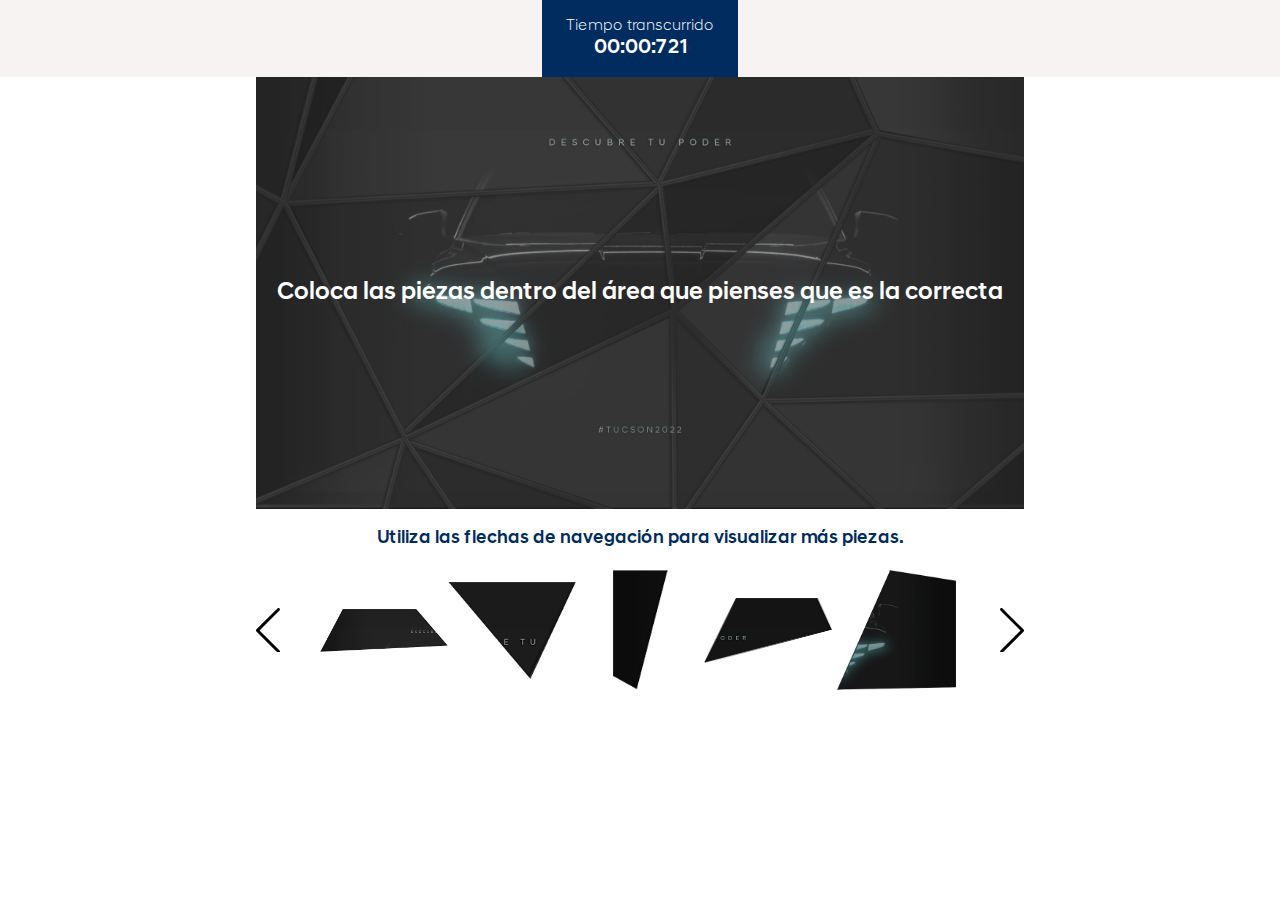
==== index.html @ 6ab46565 "01-Update [Subir archivos]" ====
<!DOCTYPE html>
<html lang="en">
	<head>
		<title>HYUNDAI</title>
		<meta charset="utf-8"></meta>
		<meta name="viewport" content="width=device-width, user-scalable=no, minimum-scale=1.0, maximum-scale=1.0"></meta>
		<meta http-equiv='cache-control' content='no-cache'>
		<meta http-equiv='expires' content='0'>
		<meta http-equiv='pragma' content='no-cache'>
		<!--ICON-->
		<link rel="shortcut icon" href="#" />
		<!--CSS-->
		<link rel="stylesheet" type="text/css" href="css/fonts.css">
		<link rel="stylesheet" type="text/css" href="css/styles.css">
		<link rel="stylesheet" type="text/css" href="css/pieces.css">
		<link rel="stylesheet" type="text/css" href="css/areas.css">
	</head>
	<body>
		<section>
			<div id="divCronometro">
				<div class="divCronometro">
					<p>Tiempo transcurrido</p>
					<div id="divTiempo">
						<span id="chronotime">00:00:00</span>
					</div>
				</div>
			</div>
			<div class="puzzleContainer">
				<div id="divAreasContainer" class="class_divAreasContainer hasInstructions">
					<!-- Quitar className("hasInstructions") al tomar la primera pieza -->
					<div class="divTextInstructions">
						<p>Coloca las piezas dentro del área que pienses que es la correcta</p>
					</div>
					<div id="divAreaP1" class="class_divAreaP1" ondrop="drop(event)" ondragover="allowDrop(event)"></div>
					<div id="divAreaP2" class="class_divAreaP2" ondrop="drop(event)" ondragover="allowDrop(event)"></div>
					<!---->
					<div id="divAreaP3" class="class_divAreaP3" ondrop="drop(event)" ondragover="allowDrop(event)"></div>
					<div id="divAreaP4" class="class_divAreaP4" ondrop="drop(event)" ondragover="allowDrop(event)"></div>
					<div id="divAreaP5" class="class_divAreaP5" ondrop="drop(event)" ondragover="allowDrop(event)"></div>
					<div id="divAreaP6" class="class_divAreaP6" ondrop="drop(event)" ondragover="allowDrop(event)"></div>
					<div id="divAreaP7" class="class_divAreaP7" ondrop="drop(event)" ondragover="allowDrop(event)"></div>
					<div id="divAreaP8" class="class_divAreaP8" ondrop="drop(event)" ondragover="allowDrop(event)"></div>
					<div id="divAreaP9" class="class_divAreaP9" ondrop="drop(event)" ondragover="allowDrop(event)"></div>
					<div id="divAreaP10" class="class_divAreaP10" ondrop="drop(event)" ondragover="allowDrop(event)"></div>
					<div id="divAreaP11" class="class_divAreaP11" ondrop="drop(event)" ondragover="allowDrop(event)"></div>
					<div id="divAreaP12" class="class_divAreaP12" ondrop="drop(event)" ondragover="allowDrop(event)"></div>
					<div id="divAreaP13" class="class_divAreaP13" ondrop="drop(event)" ondragover="allowDrop(event)"></div>
					<div id="divAreaP14" class="class_divAreaP14" ondrop="drop(event)" ondragover="allowDrop(event)"></div>
					<div id="divAreaP15" class="class_divAreaP15" ondrop="drop(event)" ondragover="allowDrop(event)"></div>
					<div id="divAreaP16" class="class_divAreaP16" ondrop="drop(event)" ondragover="allowDrop(event)"></div>
					<div id="divAreaP17" class="class_divAreaP17" ondrop="drop(event)" ondragover="allowDrop(event)"></div>
					<div id="divAreaP18" class="class_divAreaP18" ondrop="drop(event)" ondragover="allowDrop(event)"></div>
					<div id="divAreaP19" class="class_divAreaP19" ondrop="drop(event)" ondragover="allowDrop(event)"></div>
					<div id="divAreaP20" class="class_divAreaP20" ondrop="drop(event)" ondragover="allowDrop(event)"></div>
					<div id="divAreaP21" class="class_divAreaP21" ondrop="drop(event)" ondragover="allowDrop(event)"></div>
				</div>
				<div class="divInstrucciones">
					<p>Utiliza las flechas de navegación para visualizar más piezas.</p>
				</div>
				<div class="class_divCarouselContainer">
					<!-- Para las flechas, agregar la función condicional move_right() o move_left() según el caso del file scrollHorz.js -->
					<div id="class_buttonPrev">
						<svg version="1.1" id="b40cf9c3-5134-4b4f-82b6-1775d4dac10c" xmlns="http://www.w3.org/2000/svg" xmlns:xlink="http://www.w3.org/1999/xlink" x="0px" y="0px" viewBox="0 0 32.7 61.3" style="enable-background:new 0 0 32.7 61.3;" xml:space="preserve">
							<path class="st0" d="M30.7,61.3c1.1,0,2-0.9,2-2c0-0.5-0.2-1-0.6-1.4L4.8,30.6L32,3.4c0.8-0.8,0.8-2.1,0-2.8s-2.1-0.8-2.8,0 L0.6,29.1C0.2,29.5,0,30,0,30.6c0,0.5,0.2,1.1,0.6,1.4l28.7,28.7C29.7,61.1,30.2,61.3,30.7,61.3z"/>
						</svg>
					</div>
					<div id="divPiecesContainer">
						<div id="divP1" class="class_divP1" draggable="true" ondragstart="drag(event)"></div>
						<div id="divP2" class="class_divP2" draggable="true" ondragstart="drag(event)"></div>
						<!---->
						<div id="divP3" class="class_divP3" draggable="true" ondragstart="drag(event)"></div>
						<div id="divP4" class="class_divP4" draggable="true" ondragstart="drag(event)"></div>
						<div id="divP5" class="class_divP5" draggable="true" ondragstart="drag(event)"></div>
						<div id="divP6" class="class_divP6" draggable="true" ondragstart="drag(event)"></div>
						<div id="divP7" class="class_divP7" draggable="true" ondragstart="drag(event)"></div>
						<div id="divP8" class="class_divP8" draggable="true" ondragstart="drag(event)"></div>
						<div id="divP9" class="class_divP9" draggable="true" ondragstart="drag(event)"></div>
						<div id="divP10" class="class_divP10" draggable="true" ondragstart="drag(event)"></div>
						<div id="divP11" class="class_divP11" draggable="true" ondragstart="drag(event)"></div>
						<div id="divP12" class="class_divP12" draggable="true" ondragstart="drag(event)"></div>
						<div id="divP13" class="class_divP13" draggable="true" ondragstart="drag(event)"></div>
						<div id="divP14" class="class_divP14" draggable="true" ondragstart="drag(event)"></div>
						<div id="divP15" class="class_divP15" draggable="true" ondragstart="drag(event)"></div>
						<div id="divP16" class="class_divP16" draggable="true" ondragstart="drag(event)"></div>
						<div id="divP17" class="class_divP17" draggable="true" ondragstart="drag(event)"></div>
						<div id="divP18" class="class_divP18" draggable="true" ondragstart="drag(event)"></div>
						<div id="divP19" class="class_divP19" draggable="true" ondragstart="drag(event)"></div>
						<div id="divP20" class="class_divP20" draggable="true" ondragstart="drag(event)"></div>
						<div id="divP21" class="class_divP21" draggable="true" ondragstart="drag(event)"></div>
					</div>
					<div id="class_buttonNext">
						<svg version="1.1" id="b40cf9c3-5134-4b4f-82b6-1775d4dac10c" xmlns="http://www.w3.org/2000/svg" xmlns:xlink="http://www.w3.org/1999/xlink" x="0px" y="0px" viewBox="0 0 32.7 61.3" style="enable-background:new 0 0 32.7 61.3;" xml:space="preserve">
							<path class="st0" d="M2,0C0.9,0,0,0.9,0,2c0,0.5,0.2,1,0.6,1.4l27.3,27.3L0.7,57.9C0,58.7,0,60,0.8,60.7c0.8,0.8,2.1,0.8,2.8,0 l28.6-28.6c0.4-0.4,0.6-0.9,0.6-1.4c0-0.5-0.2-1.1-0.6-1.4L3.4,0.6C3,0.2,2.5,0,2,0z"/>
						</svg>
					</div>
				</div>
			</div>
		</section>
		<!--JS-->
		<script src="src/jquery/jquery-3.4.1.min.js"></script>
		<script src="js/overlapping.js"></script>
		<script src="js/getID.js"></script>
		<script src="js/chronos.js"></script>
		<script src="js/scrollHorz.js"></script>
		<script src="js/main.js"></script>
	</body>
</html>
---- css/fonts.css ----
@font-face {
  font-family: 'Hyundai Sans Head';
  src: url('../assets/fonts/HyundaiSansHead-Light.woff') format('woff'),
      url('../assets/fonts/HyundaiSansHead-Light.ttf') format('truetype');
  font-weight: 300;
  font-style: normal;
  font-display: swap;
}

@font-face {
  font-family: 'Hyundai Sans Head';
  src: url('../assets/fonts/HyundaiSansHeadMedium.woff') format('woff'),
      url('../assets/fonts/HyundaiSansHeadMedium.ttf') format('truetype');
  font-weight: 500;
  font-style: normal;
  font-display: swap;
}

@font-face {
  font-family: 'Hyundai Sans Head';
  src: url('../assets/fonts/HyundaiSansHead.woff') format('woff'),
      url('../assets/fonts/HyundaiSansHead.ttf') format('truetype');
  font-weight: normal;
  font-style: normal;
  font-display: swap;
}
---- css/styles.css ----
body {
  margin: 0px;
  padding: 0px;
  font-family: 'Hyundai Sans Head';
  font-weight: 300;
  font-size: 16px;
}

#divCronometro {
  background-color: #f7f3f2;
  display: -webkit-box;
  display: -ms-flexbox;
  display: flex;
  -webkit-box-pack: center;
      -ms-flex-pack: center;
          justify-content: center;
}

#divCronometro .divCronometro {
  background: #012c5f;
  color: #fff;
  text-align: center;
  padding: 16px 24px;
}

#divCronometro .divCronometro p {
  color: #fff;
  margin: 0;
}

#divCronometro .divCronometro #divTiempo {
  font-weight: 500;
  font-size: 20px;
}

.puzzleContainer {
  margin-right: auto;
  margin-left: auto;
}

@media screen and (min-width: 800px) {
  .puzzleContainer {
    width: 60vw;
  }
}

.divInstrucciones p {
  color: #012c5f;
  text-align: center;
  font-size: 18px;
  font-weight: 500;
}

.class_divCarouselContainer {
  margin: 20px 0;
  display: -webkit-box;
  display: -ms-flexbox;
  display: flex;
}

.class_divCarouselContainer #class_buttonPrev,
.class_divCarouselContainer #class_buttonNext {
  -webkit-box-align: center;
      -ms-flex-align: center;
          align-items: center;
  display: -webkit-box;
  display: -ms-flexbox;
  display: flex;
  width: 32px;
}

.class_divCarouselContainer #class_buttonPrev svg,
.class_divCarouselContainer #class_buttonNext svg {
  width: 12px;
}

@media screen and (min-width: 800px) {
  .class_divCarouselContainer #class_buttonPrev,
  .class_divCarouselContainer #class_buttonNext {
    width: 48px;
  }
  .class_divCarouselContainer #class_buttonPrev svg,
  .class_divCarouselContainer #class_buttonNext svg {
    width: 24px;
  }
}

.class_divCarouselContainer #class_buttonPrev,
.class_divCarouselContainer #class_buttonNext {
  -webkit-box-pack: center;
      -ms-flex-pack: center;
          justify-content: center;
}

@media screen and (min-width: 800px) {
  .class_divCarouselContainer #class_buttonPrev {
    -webkit-box-pack: start;
        -ms-flex-pack: start;
            justify-content: flex-start;
  }
  .class_divCarouselContainer #class_buttonNext {
    -webkit-box-pack: end;
        -ms-flex-pack: end;
            justify-content: flex-end;
  }
}
/*# sourceMappingURL=styles.css.map */
---- css/pieces.css ----
/************************************************************/
/**/
/*   PIEZAS */
/**/
/************************************************************/
#divPiecesContainer {
  display: -webkit-box;
  display: -ms-flexbox;
  display: flex;
  height: 40px;
  margin: 0 12px;
  overflow-x: auto;
  width: 100%;
}

@media screen and (min-width: 800px) {
  #divPiecesContainer {
    height: 120px;
    margin: 0 24px;
  }
}

#divPiecesContainer div {
  background-position: center;
  background-repeat: no-repeat;
  background-size: contain;
  -webkit-box-flex: 0;
      -ms-flex: 0 0 12.5%;
          flex: 0 0 12.5%;
  height: 40px;
  width: 12.5%;
}

@media screen and (min-width: 800px) {
  #divPiecesContainer div {
    -webkit-box-flex: 0;
        -ms-flex: 0 0 20%;
            flex: 0 0 20%;
    height: 120px;
    width: 20%;
  }
}

.class_divP1 {
  background-image: url("../assets/mobile/piece1.png");
}

@media screen and (min-width: 800px) {
  .class_divP1 {
    background-image: url("../assets/desktop/piece1.png");
  }
}

.class_divP2 {
  background-image: url("../assets/mobile/piece2.png");
}

@media screen and (min-width: 800px) {
  .class_divP2 {
    background-image: url("../assets/desktop/piece2.png");
  }
}

.class_divP3 {
  background-image: url("../assets/mobile/piece3.png");
}

@media screen and (min-width: 800px) {
  .class_divP3 {
    background-image: url("../assets/desktop/piece3.png");
  }
}

.class_divP4 {
  background-image: url("../assets/mobile/piece4.png");
}

@media screen and (min-width: 800px) {
  .class_divP4 {
    background-image: url("../assets/desktop/piece4.png");
  }
}

.class_divP5 {
  background-image: url("../assets/mobile/piece5.png");
}

@media screen and (min-width: 800px) {
  .class_divP5 {
    background-image: url("../assets/desktop/piece5.png");
  }
}

.class_divP6 {
  background-image: url("../assets/mobile/piece6.png");
}

@media screen and (min-width: 800px) {
  .class_divP6 {
    background-image: url("../assets/desktop/piece6.png");
  }
}

.class_divP7 {
  background-image: url("../assets/mobile/piece7.png");
}

@media screen and (min-width: 800px) {
  .class_divP7 {
    background-image: url("../assets/desktop/piece7.png");
  }
}

.class_divP8 {
  background-image: url("../assets/mobile/piece8.png");
}

@media screen and (min-width: 800px) {
  .class_divP8 {
    background-image: url("../assets/desktop/piece8.png");
  }
}

.class_divP9 {
  background-image: url("../assets/mobile/piece9.png");
}

@media screen and (min-width: 800px) {
  .class_divP9 {
    background-image: url("../assets/desktop/piece9.png");
  }
}

.class_divP10 {
  background-image: url("../assets/mobile/piece10.png");
}

@media screen and (min-width: 800px) {
  .class_divP10 {
    background-image: url("../assets/desktop/piece10.png");
  }
}

.class_divP11 {
  background-image: url("../assets/mobile/piece11.png");
}

@media screen and (min-width: 800px) {
  .class_divP11 {
    background-image: url("../assets/desktop/piece11.png");
  }
}

.class_divP12 {
  background-image: url("../assets/mobile/piece12.png");
}

@media screen and (min-width: 800px) {
  .class_divP12 {
    background-image: url("../assets/desktop/piece12.png");
  }
}

.class_divP13 {
  background-image: url("../assets/mobile/piece13.png");
}

@media screen and (min-width: 800px) {
  .class_divP13 {
    background-image: url("../assets/desktop/piece13.png");
  }
}

.class_divP14 {
  background-image: url("../assets/mobile/piece14.png");
}

@media screen and (min-width: 800px) {
  .class_divP14 {
    background-image: url("../assets/desktop/piece14.png");
  }
}

.class_divP15 {
  background-image: url("../assets/mobile/piece15.png");
}

@media screen and (min-width: 800px) {
  .class_divP15 {
    background-image: url("../assets/desktop/piece15.png");
  }
}

.class_divP16 {
  background-image: url("../assets/mobile/piece16.png");
}

@media screen and (min-width: 800px) {
  .class_divP16 {
    background-image: url("../assets/desktop/piece16.png");
  }
}

.class_divP17 {
  background-image: url("../assets/mobile/piece17.png");
}

@media screen and (min-width: 800px) {
  .class_divP17 {
    background-image: url("../assets/desktop/piece17.png");
  }
}

.class_divP18 {
  background-image: url("../assets/mobile/piece18.png");
}

@media screen and (min-width: 800px) {
  .class_divP18 {
    background-image: url("../assets/desktop/piece18.png");
  }
}

.class_divP19 {
  background-image: url("../assets/mobile/piece19.png");
}

@media screen and (min-width: 800px) {
  .class_divP19 {
    background-image: url("../assets/desktop/piece19.png");
  }
}

.class_divP20 {
  background-image: url("../assets/mobile/piece20.png");
}

@media screen and (min-width: 800px) {
  .class_divP20 {
    background-image: url("../assets/desktop/piece20.png");
  }
}

.class_divP21 {
  background-image: url("../assets/mobile/piece21.png");
}

@media screen and (min-width: 800px) {
  .class_divP21 {
    background-image: url("../assets/desktop/piece21.png");
  }
}
/*# sourceMappingURL=pieces.css.map */
---- css/areas.css ----
/************************************************************/
/**/
/*   AREAS */
/**/
/************************************************************/
.class_divAreasContainer {
  background-image: url(../assets/bg-mobile.jpg);
  background-size: cover;
  position: relative;
  margin: auto;
  width: 100%;
}

@media screen and (min-width: 800px) {
  .class_divAreasContainer {
    background-image: url(../assets/bg-desktop.jpg);
  }
}

.class_divAreasContainer:before {
  background-color: rgba(255, 255, 255, 0.8);
  content: '';
  display: block;
  padding-top: 128.33%;
  -webkit-transition: all 0.2s ease-in;
  transition: all 0.2s ease-in;
  width: 100%;
}

@media screen and (min-width: 800px) {
  .class_divAreasContainer:before {
    padding-top: 56.25%;
  }
}

.class_divAreasContainer .divTextInstructions {
  left: 50%;
  pointer-events: none;
  position: absolute;
  top: 50%;
  opacity: 0;
  -webkit-transform: translate(-50%, -50%);
          transform: translate(-50%, -50%);
  -webkit-transition: opacity 0.2s ease-in;
  transition: opacity 0.2s ease-in;
  width: 100%;
}

.class_divAreasContainer .divTextInstructions p {
  font-size: 24px;
  font-weight: 500;
  text-align: center;
  color: #fff;
}

.class_divAreasContainer.hasInstructions:before {
  background-color: rgba(255, 255, 255, 0.1);
}

.class_divAreasContainer.hasInstructions .divTextInstructions {
  opacity: 1;
}

.class_divAreasContainer > div {
  position: absolute;
}

.class_divAreasContainer > div:before {
  content: '';
  display: block;
  width: 100%;
}

.class_divAreasContainer > div > div {
  background-size: cover;
  height: 100%;
  left: 0;
  position: absolute;
  top: 0;
  width: 100%;
}

.class_divAreaP1 {
  left: 0%;
  top: 0%;
  width: 18.54%;
}

.class_divAreaP1:before {
  padding-top: 151.69%;
}

.class_divAreaP2 {
  left: 14.17%;
  top: 0%;
  width: 60%;
}

.class_divAreaP2:before {
  padding-top: 71.01%;
}

.class_divAreaP3 {
  left: 74.27%;
  top: 0%;
  width: 25.73%;
}

.class_divAreaP3:before {
  padding-top: 163.16%;
}

.class_divAreaP4 {
  left: 86.56%;
  top: 0%;
  width: 13.44%;
}

.class_divAreaP4:before {
  padding-top: 83.72%;
}

.class_divAreaP5 {
  left: 85.42%;
  top: 75%;
  width: 14.58%;
}

.class_divAreaP5:before {
  padding-top: 69.29%;
}

.class_divAreaP6 {
  left: 75.94%;
  top: 19%;
  width: 24.06%;
}

.class_divAreaP6:before {
  padding-top: 129.44%;
}

.class_divAreaP7 {
  left: 0%;
  top: 20%;
  width: 23.96%;
}

.class_divAreaP7:before {
  padding-top: 143.04%;
}

.class_divAreaP8 {
  left: 55.73%;
  top: 34%;
  width: 44.27%;
}

.class_divAreaP8:before {
  padding-top: 30.82%;
}

.class_divAreaP9 {
  left: 25.63%;
  top: 48%;
  width: 55.52%;
}

.class_divAreaP9:before {
  padding-top: 109.38%;
}

.class_divAreaP10 {
  left: 17.71%;
  top: 21%;
  width: 55.1%;
}

.class_divAreaP10:before {
  padding-top: 55.95%;
}

.class_divAreaP11 {
  left: 55.42%;
  top: 46%;
  width: 44.58%;
}

.class_divAreaP11:before {
  padding-top: 96.96%;
}

.class_divAreaP12 {
  left: 30.42%;
  top: 81%;
  width: 66.88%;
}

.class_divAreaP12:before {
  padding-top: 36.45%;
}

.class_divAreaP13 {
  left: 0%;
  top: 88%;
  width: 24.27%;
}

.class_divAreaP13:before {
  padding-top: 38.2%;
}

.class_divAreaP14 {
  left: 85.83%;
  top: 56%;
  width: 14.17%;
}

.class_divAreaP14:before {
  padding-top: 211.76%;
}

.class_divAreaP15 {
  left: 0%;
  top: 92%;
  width: 27.6%;
}

.class_divAreaP15:before {
  padding-top: 35.47%;
}

.class_divAreaP16 {
  left: 27.29%;
  top: 46%;
  width: 54.79%;
}

.class_divAreaP16:before {
  padding-top: 79.09%;
}

.class_divAreaP17 {
  left: 0%;
  top: 48%;
  width: 28.44%;
}

.class_divAreaP17:before {
  padding-top: 212.45%;
}

.class_divAreaP18 {
  left: 0%;
  top: 41%;
  width: 23.44%;
}

.class_divAreaP18:before {
  padding-top: 96.89%;
}

.class_divAreaP19 {
  left: 26.25%;
  top: 97%;
  width: 14.27%;
}

.class_divAreaP19:before {
  padding-top: 28.47%;
}

.class_divAreaP20 {
  left: 85%;
  top: 81%;
  width: 15%;
}

.class_divAreaP20:before {
  padding-top: 162.5%;
}

.class_divAreaP21 {
  left: 13.85%;
  top: 20%;
  width: 38.44%;
}

.class_divAreaP21:before {
  padding-top: 88.89%;
}

@media screen and (min-width: 800px) {
  .class_divAreaP1 {
    left: 4.06%;
    top: 0%;
    width: 47.92%;
  }
  .class_divAreaP1:before {
    padding-top: 33.7%;
  }
  .class_divAreaP2 {
    left: 40.73%;
    top: 0%;
    width: 18.23%;
  }
  .class_divAreaP2:before {
    padding-top: 75.43%;
  }
  .class_divAreaP3 {
    left: 0%;
    top: 0%;
    width: 7.29%;
  }
  .class_divAreaP3:before {
    padding-top: 218.57%;
  }
  .class_divAreaP4 {
    left: 52.92%;
    top: 0%;
    width: 27.4%;
  }
  .class_divAreaP4:before {
    padding-top: 50.57%;
  }
  .class_divAreaP5 {
    left: 66.15%;
    top: 14%;
    width: 33.85%;
  }
  .class_divAreaP5:before {
    padding-top: 100.92%;
  }
  .class_divAreaP6 {
    left: 78.02%;
    top: 0%;
    width: 21.98%;
  }
  .class_divAreaP6:before {
    padding-top: 47.87%;
  }
  .class_divAreaP7 {
    left: 4.17%;
    top: 25%;
    width: 48.13%;
  }
  .class_divAreaP7:before {
    padding-top: 66.67%;
  }
  .class_divAreaP8 {
    left: 52.71%;
    top: 13%;
    width: 27.92%;
  }
  .class_divAreaP8:before {
    padding-top: 82.46%;
  }
  .class_divAreaP9 {
    left: 19.69%;
    top: 25%;
    width: 34.69%;
  }
  .class_divAreaP9:before {
    padding-top: 93.39%;
  }
  .class_divAreaP10 {
    left: 55%;
    top: 14%;
    width: 26.04%;
  }
  .class_divAreaP10:before {
    padding-top: 130%;
  }
  .class_divAreaP11 {
    left: 66.35%;
    top: 74%;
    width: 33.65%;
  }
  .class_divAreaP11:before {
    padding-top: 43.34%;
  }
  .class_divAreaP12 {
    left: 56.67%;
    top: 76%;
    width: 24.17%;
  }
  .class_divAreaP12:before {
    padding-top: 56.9%;
  }
  .class_divAreaP13 {
    left: 54.38%;
    top: 55%;
    width: 11.35%;
  }
  .class_divAreaP13:before {
    padding-top: 222.94%;
  }
  .class_divAreaP14 {
    left: 19.79%;
    top: 55%;
    width: 34.48%;
  }
  .class_divAreaP14:before {
    padding-top: 72.81%;
  }
  .class_divAreaP15 {
    left: 3.65%;
    top: 0%;
    width: 8.54%;
  }
  .class_divAreaP15:before {
    padding-top: 187.8%;
  }
  .class_divAreaP16 {
    left: 20.31%;
    top: 85%;
    width: 24.79%;
  }
  .class_divAreaP16:before {
    padding-top: 33.61%;
  }
  .class_divAreaP17 {
    left: 91.35%;
    top: 86%;
    width: 8.65%;
  }
  .class_divAreaP17:before {
    padding-top: 89.16%;
  }
  .class_divAreaP18 {
    left: 17.08%;
    top: 85%;
    width: 8.13%;
  }
  .class_divAreaP18:before {
    padding-top: 105.13%;
  }
  .class_divAreaP19 {
    left: 0%;
    top: 85%;
    width: 18.96%;
  }
  .class_divAreaP19:before {
    padding-top: 45.6%;
  }
  .class_divAreaP20 {
    left: 0%;
    top: 30%;
    width: 18.96%;
  }
  .class_divAreaP20:before {
    padding-top: 201.1%;
  }
  .class_divAreaP21 {
    left: 0%;
    top: 26%;
    width: 3.23%;
  }
  .class_divAreaP21:before {
    padding-top: 248.39%;
  }
}
/*# sourceMappingURL=areas.css.map */
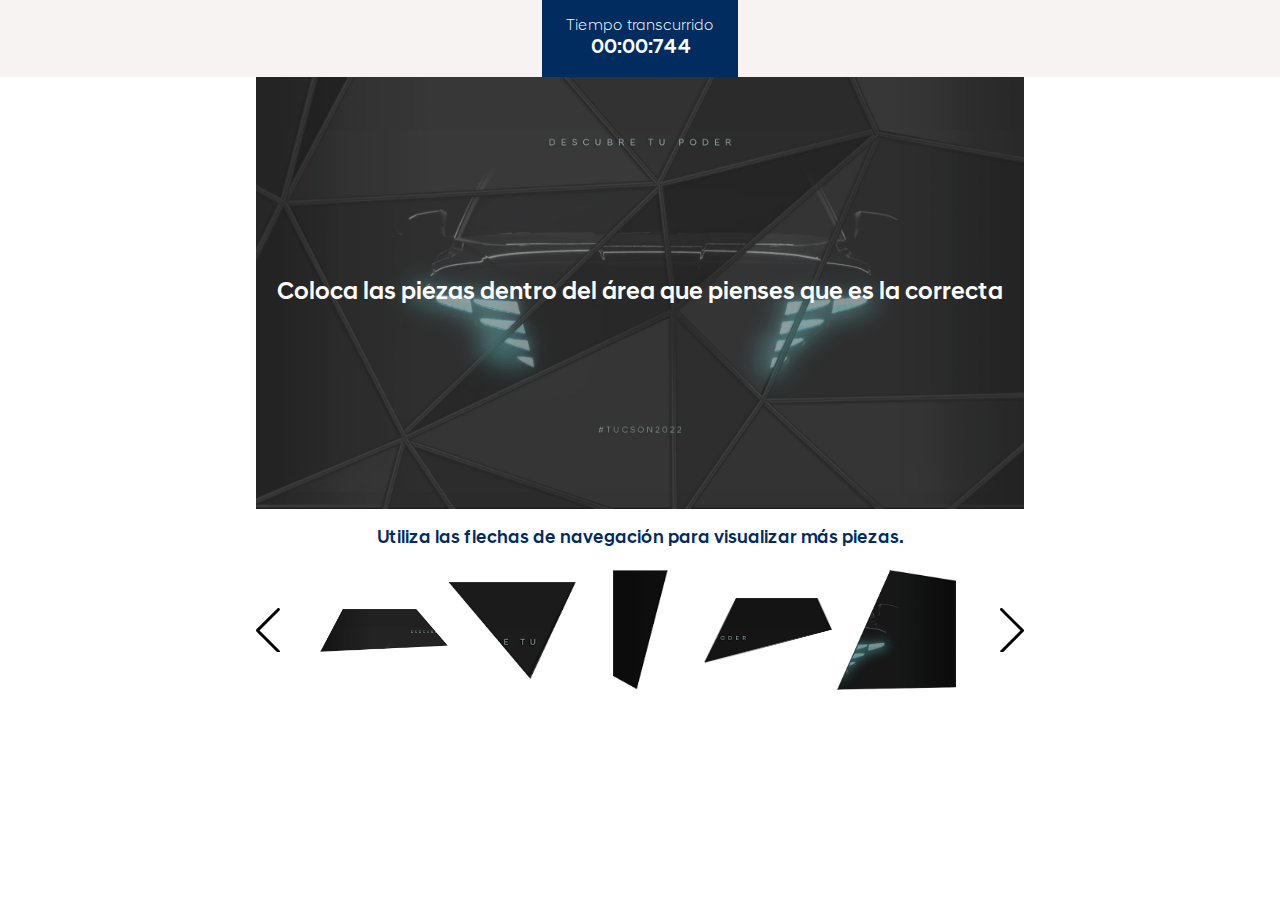
==== commit d3f44aa7: "02-Update [Mas ajustes]" ====
--- a/index.html
+++ b/index.html
@@ -28,7 +28,7 @@
 			<div class="puzzleContainer">
 				<div id="divAreasContainer" class="class_divAreasContainer hasInstructions">
 					<!-- Quitar className("hasInstructions") al tomar la primera pieza -->
-					<div class="divTextInstructions">
+					<div id="divTextInstructions" class="divTextInstructions">
 						<p>Coloca las piezas dentro del área que pienses que es la correcta</p>
 					</div>
 					<div id="divAreaP1" class="class_divAreaP1" ondrop="drop(event)" ondragover="allowDrop(event)"></div>
@@ -98,7 +98,7 @@
 		</section>
 		<!--JS-->
 		<script src="src/jquery/jquery-3.4.1.min.js"></script>
-		<script src="js/overlapping.js"></script>
+		<script src="js/getAndSendVars.js"></script>
 		<script src="js/getID.js"></script>
 		<script src="js/chronos.js"></script>
 		<script src="js/scrollHorz.js"></script>
--- a/css/styles.css
+++ b/css/styles.css
@@ -19,7 +19,7 @@
 #divCronometro .divCronometro {
   background: #012c5f;
   color: #fff;
-  text-align: center;
+  text-align: left;
   padding: 16px 24px;
 }
 
@@ -31,6 +31,7 @@
 #divCronometro .divCronometro #divTiempo {
   font-weight: 500;
   font-size: 20px;
+  padding-left: 17%;
 }
 
 .puzzleContainer {
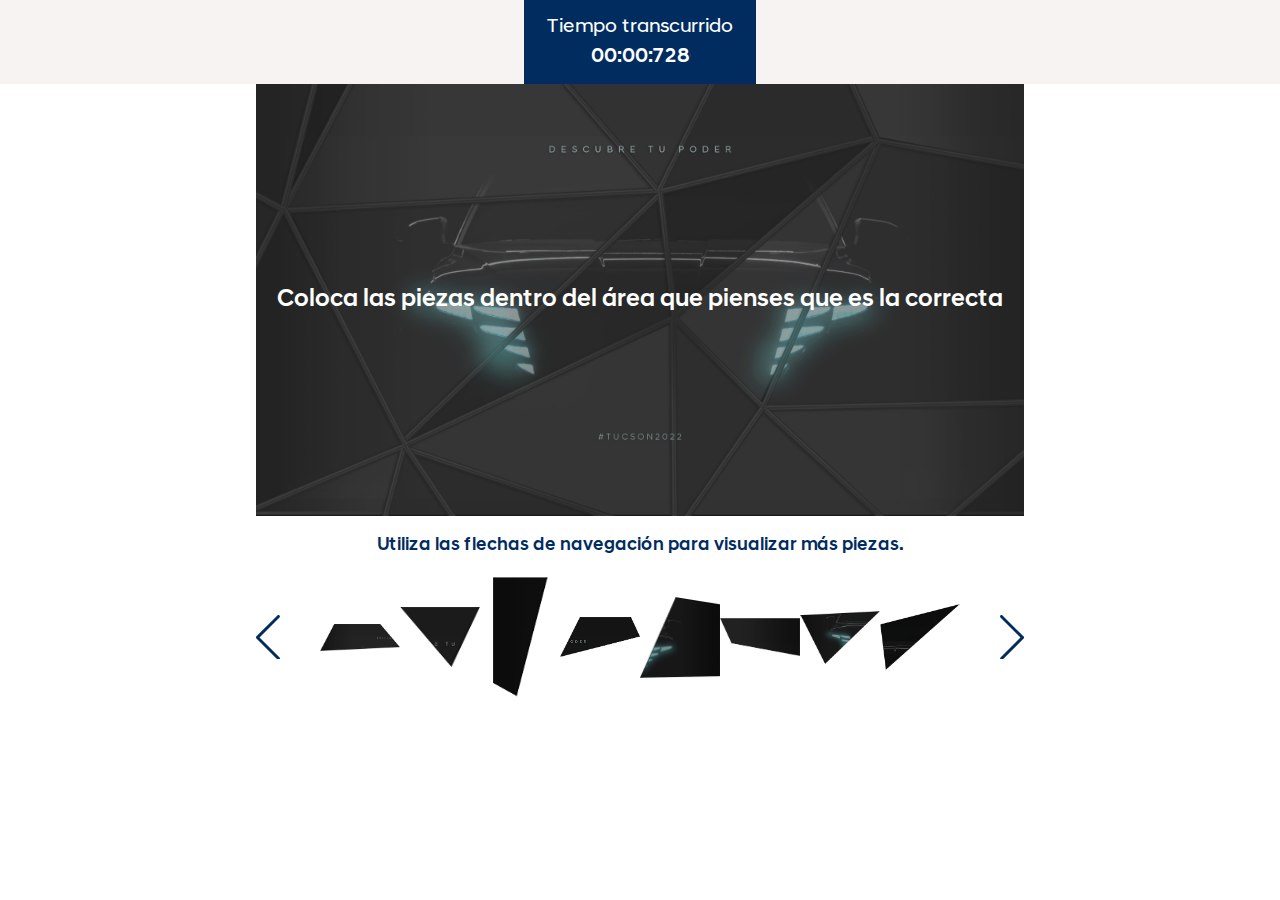
==== commit 70efd61a: "textos" ====
--- a/index.html
+++ b/index.html
@@ -19,10 +19,9 @@
 		<section>
 			<div id="divCronometro">
 				<div class="divCronometro">
-					<p>Tiempo transcurrido</p>
-					<div id="divTiempo">
-						<span id="chronotime">00:00:00</span>
-					</div>
+					<p class="mobile">TU TIEMPO: </p>
+					<p class="desktop">Tiempo transcurrido</p>
+					<span id="chronotime">00:00:00</span>
 				</div>
 			</div>
 			<div class="puzzleContainer">
--- a/css/styles.css
+++ b/css/styles.css
@@ -17,10 +17,36 @@
 }
 
 #divCronometro .divCronometro {
-  background: #012c5f;
-  color: #fff;
-  text-align: left;
-  padding: 16px 24px;
+  background: #7da5eb;
+  display: -webkit-box;
+  display: -ms-flexbox;
+  display: flex;
+  font-weight: normal;
+  -webkit-box-pack: center;
+      -ms-flex-pack: center;
+          justify-content: center;
+  line-height: 30px;
+  position: absolute;
+  top: 10px;
+  width: 200px;
+  z-index: 9;
+}
+
+@media screen and (min-width: 800px) {
+  #divCronometro .divCronometro {
+    background: #012c5f;
+    -webkit-box-orient: vertical;
+    -webkit-box-direction: normal;
+        -ms-flex-direction: column;
+            flex-direction: column;
+    font-size: 20px;
+    -webkit-box-align: center;
+        -ms-flex-align: center;
+            align-items: center;
+    padding: 12px 16px;
+    position: relative;
+    top: 0;
+  }
 }
 
 #divCronometro .divCronometro p {
@@ -28,10 +54,30 @@
   margin: 0;
 }
 
-#divCronometro .divCronometro #divTiempo {
-  font-weight: 500;
-  font-size: 20px;
-  padding-left: 17%;
+@media screen and (max-width: 799px) {
+  #divCronometro .divCronometro p.desktop {
+    display: none;
+  }
+}
+
+@media screen and (min-width: 800px) {
+  #divCronometro .divCronometro p.mobile {
+    display: none;
+  }
+}
+
+#divCronometro .divCronometro #chronotime {
+  display: block;
+  width: 72px;
+  padding-left: 2px;
+  color: #fff;
+}
+
+@media screen and (min-width: 800px) {
+  #divCronometro .divCronometro #chronotime {
+    font-weight: 500;
+    width: 100px;
+  }
 }
 
 .puzzleContainer {
@@ -42,6 +88,16 @@
 @media screen and (min-width: 800px) {
   .puzzleContainer {
     width: 60vw;
+  }
+}
+
+.divInstrucciones {
+  display: none;
+}
+
+@media screen and (min-width: 800px) {
+  .divInstrucciones {
+    display: block;
   }
 }
 
@@ -75,6 +131,11 @@
   width: 12px;
 }
 
+.class_divCarouselContainer #class_buttonPrev svg path,
+.class_divCarouselContainer #class_buttonNext svg path {
+  fill: #012c5f;
+}
+
 @media screen and (min-width: 800px) {
   .class_divCarouselContainer #class_buttonPrev,
   .class_divCarouselContainer #class_buttonNext {
--- a/css/pieces.css
+++ b/css/pieces.css
@@ -9,7 +9,7 @@
   display: flex;
   height: 40px;
   margin: 0 12px;
-  overflow-x: auto;
+  overflow: hidden;
   width: 100%;
 }
 
@@ -25,19 +25,19 @@
   background-repeat: no-repeat;
   background-size: contain;
   -webkit-box-flex: 0;
-      -ms-flex: 0 0 12.5%;
-          flex: 0 0 12.5%;
+      -ms-flex: 0 0 16.6666666667%;
+          flex: 0 0 16.6666666667%;
   height: 40px;
-  width: 12.5%;
+  width: 16.6666666667%;
 }
 
 @media screen and (min-width: 800px) {
   #divPiecesContainer div {
     -webkit-box-flex: 0;
-        -ms-flex: 0 0 20%;
-            flex: 0 0 20%;
+        -ms-flex: 0 0 12.5%;
+            flex: 0 0 12.5%;
     height: 120px;
-    width: 20%;
+    width: 12.5%;
   }
 }
 
--- a/css/areas.css
+++ b/css/areas.css
@@ -381,7 +381,7 @@
   }
   .class_divAreaP12 {
     left: 56.67%;
-    top: 76%;
+    top: 75.6%;
     width: 24.17%;
   }
   .class_divAreaP12:before {
@@ -429,7 +429,7 @@
   }
   .class_divAreaP18 {
     left: 17.08%;
-    top: 85%;
+    top: 84.8%;
     width: 8.13%;
   }
   .class_divAreaP18:before {
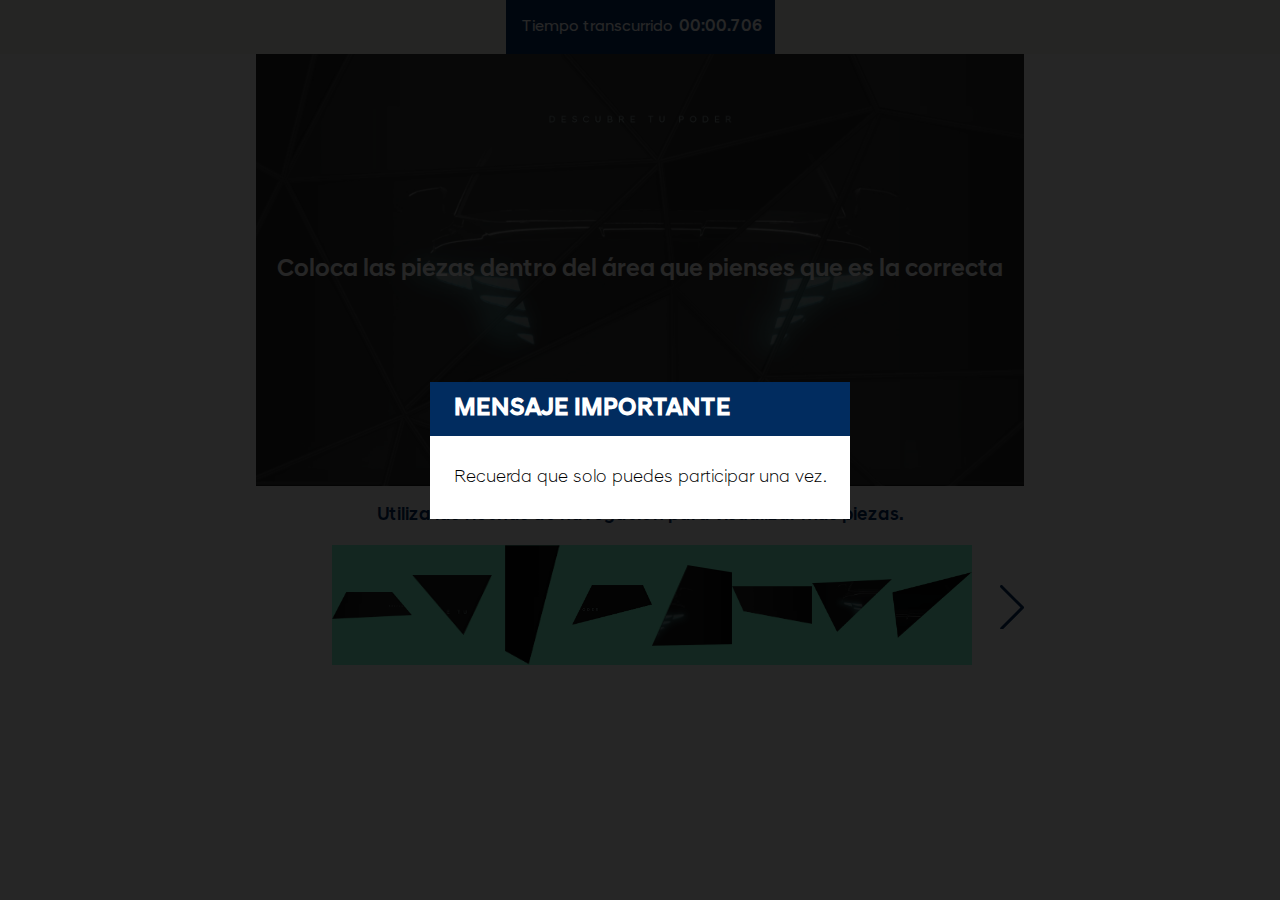
==== commit 5a6b0529: "integración-modal" ====
--- a/index.html
+++ b/index.html
@@ -14,6 +14,7 @@
 		<link rel="stylesheet" type="text/css" href="css/styles.css">
 		<link rel="stylesheet" type="text/css" href="css/pieces.css">
 		<link rel="stylesheet" type="text/css" href="css/areas.css">
+
 	</head>
 	<body>
 		<section>
@@ -30,34 +31,34 @@
 					<div id="divTextInstructions" class="divTextInstructions">
 						<p>Coloca las piezas dentro del área que pienses que es la correcta</p>
 					</div>
-					<div id="divAreaP1" class="class_divAreaP1" ondrop="drop(event)" ondragover="allowDrop(event)"></div>
-					<div id="divAreaP2" class="class_divAreaP2" ondrop="drop(event)" ondragover="allowDrop(event)"></div>
-					<!---->
-					<div id="divAreaP3" class="class_divAreaP3" ondrop="drop(event)" ondragover="allowDrop(event)"></div>
-					<div id="divAreaP4" class="class_divAreaP4" ondrop="drop(event)" ondragover="allowDrop(event)"></div>
-					<div id="divAreaP5" class="class_divAreaP5" ondrop="drop(event)" ondragover="allowDrop(event)"></div>
-					<div id="divAreaP6" class="class_divAreaP6" ondrop="drop(event)" ondragover="allowDrop(event)"></div>
-					<div id="divAreaP7" class="class_divAreaP7" ondrop="drop(event)" ondragover="allowDrop(event)"></div>
-					<div id="divAreaP8" class="class_divAreaP8" ondrop="drop(event)" ondragover="allowDrop(event)"></div>
-					<div id="divAreaP9" class="class_divAreaP9" ondrop="drop(event)" ondragover="allowDrop(event)"></div>
-					<div id="divAreaP10" class="class_divAreaP10" ondrop="drop(event)" ondragover="allowDrop(event)"></div>
-					<div id="divAreaP11" class="class_divAreaP11" ondrop="drop(event)" ondragover="allowDrop(event)"></div>
-					<div id="divAreaP12" class="class_divAreaP12" ondrop="drop(event)" ondragover="allowDrop(event)"></div>
-					<div id="divAreaP13" class="class_divAreaP13" ondrop="drop(event)" ondragover="allowDrop(event)"></div>
-					<div id="divAreaP14" class="class_divAreaP14" ondrop="drop(event)" ondragover="allowDrop(event)"></div>
-					<div id="divAreaP15" class="class_divAreaP15" ondrop="drop(event)" ondragover="allowDrop(event)"></div>
-					<div id="divAreaP16" class="class_divAreaP16" ondrop="drop(event)" ondragover="allowDrop(event)"></div>
-					<div id="divAreaP17" class="class_divAreaP17" ondrop="drop(event)" ondragover="allowDrop(event)"></div>
-					<div id="divAreaP18" class="class_divAreaP18" ondrop="drop(event)" ondragover="allowDrop(event)"></div>
-					<div id="divAreaP19" class="class_divAreaP19" ondrop="drop(event)" ondragover="allowDrop(event)"></div>
-					<div id="divAreaP20" class="class_divAreaP20" ondrop="drop(event)" ondragover="allowDrop(event)"></div>
-					<div id="divAreaP21" class="class_divAreaP21" ondrop="drop(event)" ondragover="allowDrop(event)"></div>
+					<!-- Estos divs van a ser únicamente de referencia
+					Cuando la pagina cargue, hay que obtener la posicion absoluta de cada uno de estos divs -->
+					<div id="divAreaP1" class="class_divAreaP1"></div>
+					<div id="divAreaP2" class="class_divAreaP2"></div>
+					<div id="divAreaP3" class="class_divAreaP3"></div>
+					<div id="divAreaP4" class="class_divAreaP4"></div>
+					<div id="divAreaP5" class="class_divAreaP5"></div>
+					<div id="divAreaP6" class="class_divAreaP6"></div>
+					<div id="divAreaP7" class="class_divAreaP7"></div>
+					<div id="divAreaP8" class="class_divAreaP8"></div>
+					<div id="divAreaP9" class="class_divAreaP9"></div>
+					<div id="divAreaP10" class="class_divAreaP10"></div>
+					<div id="divAreaP11" class="class_divAreaP11"></div>
+					<div id="divAreaP12" class="class_divAreaP12"></div>
+					<div id="divAreaP14" class="class_divAreaP14"></div>
+					<div id="divAreaP15" class="class_divAreaP15"></div>
+					<div id="divAreaP16" class="class_divAreaP16"></div>
+					<div id="divAreaP17" class="class_divAreaP17"></div>
+					<div id="divAreaP18" class="class_divAreaP18"></div>
+					<div id="divAreaP19" class="class_divAreaP19"></div>
+					<div id="divAreaP20" class="class_divAreaP20"></div>
+					<div id="divAreaP21" class="class_divAreaP21"></div>
+					<div id="divAreaP13" class="class_divAreaP13"></div>
 				</div>
 				<div class="divInstrucciones">
 					<p>Utiliza las flechas de navegación para visualizar más piezas.</p>
 				</div>
 				<div class="class_divCarouselContainer">
-					<!-- Para las flechas, agregar la función condicional move_right() o move_left() según el caso del file scrollHorz.js -->
 					<div id="class_buttonPrev">
 						<svg version="1.1" id="b40cf9c3-5134-4b4f-82b6-1775d4dac10c" xmlns="http://www.w3.org/2000/svg" xmlns:xlink="http://www.w3.org/1999/xlink" x="0px" y="0px" viewBox="0 0 32.7 61.3" style="enable-background:new 0 0 32.7 61.3;" xml:space="preserve">
 							<path class="st0" d="M30.7,61.3c1.1,0,2-0.9,2-2c0-0.5-0.2-1-0.6-1.4L4.8,30.6L32,3.4c0.8-0.8,0.8-2.1,0-2.8s-2.1-0.8-2.8,0 L0.6,29.1C0.2,29.5,0,30,0,30.6c0,0.5,0.2,1.1,0.6,1.4l28.7,28.7C29.7,61.1,30.2,61.3,30.7,61.3z"/>
@@ -86,6 +87,7 @@
 						<div id="divP19" class="class_divP19" draggable="true" ondragstart="drag(event)"></div>
 						<div id="divP20" class="class_divP20" draggable="true" ondragstart="drag(event)"></div>
 						<div id="divP21" class="class_divP21" draggable="true" ondragstart="drag(event)"></div>
+						
 					</div>
 					<div id="class_buttonNext">
 						<svg version="1.1" id="b40cf9c3-5134-4b4f-82b6-1775d4dac10c" xmlns="http://www.w3.org/2000/svg" xmlns:xlink="http://www.w3.org/1999/xlink" x="0px" y="0px" viewBox="0 0 32.7 61.3" style="enable-background:new 0 0 32.7 61.3;" xml:space="preserve">
@@ -95,12 +97,54 @@
 				</div>
 			</div>
 		</section>
+
+		<!-- Estos DIVs son los que se van a arrastrar, los otros son sólo se referencia -->
+		<div id="divDragP1" class="class_divP1 class_divDraggable"></div>
+		<div id="divDragP2" class="class_divP2 class_divDraggable"></div>
+		<div id="divDragP3" class="class_divP3 class_divDraggable"></div>
+		<div id="divDragP4" class="class_divP4 class_divDraggable"></div>
+		<div id="divDragP5" class="class_divP5 class_divDraggable"></div>
+		<div id="divDragP6" class="class_divP6 class_divDraggable"></div>
+		<div id="divDragP7" class="class_divP7 class_divDraggable"></div>
+		<div id="divDragP8" class="class_divP8 class_divDraggable"></div>
+		
+		<div id="divDragP9" class="class_divP9 class_divDraggable2"></div>
+		<div id="divDragP10" class="class_divP10 class_divDraggable2"></div>
+		<div id="divDragP11" class="class_divP11 class_divDraggable2"></div>
+		<div id="divDragP12" class="class_divP12 class_divDraggable2"></div>
+		<div id="divDragP13" class="class_divP13 class_divDraggable2"></div>
+		<div id="divDragP14" class="class_divP14 class_divDraggable2"></div>		
+		<div id="divDragP15" class="class_divP15 class_divDraggable2"></div>
+		<div id="divDragP16" class="class_divP16 class_divDraggable2"></div>
+		
+		<div id="divDragP17" class="class_divP17 class_divDraggable3"></div>
+		<div id="divDragP18" class="class_divP18 class_divDraggable3"></div>
+		<div id="divDragP19" class="class_divP19 class_divDraggable3"></div>
+		<div id="divDragP20" class="class_divP20 class_divDraggable3"></div>
+		<div id="divDragP21" class="class_divP21 class_divDraggable3"></div>
+
+		<div id="modal" class="modal open">
+			<div class="modalBox">
+				<div class="modalBoxHeader">
+					<h2>MENSAJE IMPORTANTE</h2>
+				</div>
+				<div class="modalBoxBody">
+					<p>Recuerda que solo puedes participar una vez.</p>
+				</div>
+			</div>
+		</div>
+		
 		<!--JS-->
 		<script src="src/jquery/jquery-3.4.1.min.js"></script>
+		<script src="src/interact/interact.min.js"></script>
+
 		<script src="js/getAndSendVars.js"></script>
 		<script src="js/getID.js"></script>
 		<script src="js/chronos.js"></script>
 		<script src="js/scrollHorz.js"></script>
+		<script src="js/dragPieces.js"></script>
+		<script src="js/overlapping.js"></script>
+		<script src="js/getLTWH.js"></script>
 		<script src="js/main.js"></script>
 	</body>
 </html>--- a/css/styles.css
+++ b/css/styles.css
@@ -29,23 +29,20 @@
   position: absolute;
   top: 10px;
   width: 200px;
-  z-index: 9;
+  z-index: 999;
 }
 
 @media screen and (min-width: 800px) {
   #divCronometro .divCronometro {
     background: #012c5f;
-    -webkit-box-orient: vertical;
-    -webkit-box-direction: normal;
-        -ms-flex-direction: column;
-            flex-direction: column;
-    font-size: 20px;
+    font-size: 16px;
     -webkit-box-align: center;
         -ms-flex-align: center;
             align-items: center;
     padding: 12px 16px;
     position: relative;
     top: 0;
+    width: auto;
   }
 }
 
@@ -76,7 +73,8 @@
 @media screen and (min-width: 800px) {
   #divCronometro .divCronometro #chronotime {
     font-weight: 500;
-    width: 100px;
+    padding-left: 6px;
+    width: 80px;
   }
 }
 
@@ -166,4 +164,74 @@
             justify-content: flex-end;
   }
 }
+
+.modal {
+  background-color: rgba(0, 0, 0, 0.85);
+  position: fixed;
+  width: 100vw;
+  height: 100vh;
+  top: 0;
+  left: 0;
+  display: -webkit-box;
+  display: -ms-flexbox;
+  display: flex;
+  -webkit-box-pack: center;
+      -ms-flex-pack: center;
+          justify-content: center;
+  -webkit-box-align: center;
+      -ms-flex-align: center;
+          align-items: center;
+  z-index: 999;
+  opacity: 0;
+  pointer-events: none;
+  -webkit-transition: all 0.2s ease-in;
+  transition: all 0.2s ease-in;
+}
+
+.modal.open {
+  opacity: 1;
+  pointer-events: all;
+}
+
+.modalBox {
+  background-color: #fff;
+}
+
+.modalBoxHeader, .modalBoxBody {
+  padding: 12px 24px;
+}
+
+.modalBoxHeader {
+  background-color: #012c5f;
+  -webkit-box-align: center;
+      -ms-flex-align: center;
+          align-items: center;
+  display: -webkit-box;
+  display: -ms-flexbox;
+  display: flex;
+  -webkit-box-pack: justify;
+      -ms-flex-pack: justify;
+          justify-content: space-between;
+  padding-right: 12px;
+}
+
+.modalBoxHeader h2 {
+  color: #fff;
+  margin: 0;
+}
+
+.modalBoxHeader .modalClose {
+  cursor: pointer;
+  display: block;
+  width: 24px;
+  height: 24px;
+}
+
+.modalBoxHeader .modalClose svg path {
+  fill: #FFF;
+}
+
+.modalBoxBody {
+  font-size: 18px;
+}
 /*# sourceMappingURL=styles.css.map */--- a/css/pieces.css
+++ b/css/pieces.css
@@ -9,7 +9,7 @@
   display: flex;
   height: 40px;
   margin: 0 12px;
-  overflow: hidden;
+  overflow-y: hidden;
   width: 100%;
 }
 
@@ -250,4 +250,46 @@
     background-image: url("../assets/desktop/piece21.png");
   }
 }
+
+.class_divDraggable {
+  position: absolute;
+  -webkit-user-select: none;
+     -moz-user-select: none;
+      -ms-user-select: none;
+          user-select: none;
+  -ms-touch-action: none;
+      touch-action: none;
+  background-position: center;
+  background-repeat: no-repeat;
+  background-size: contain;
+  background-color: aquamarine;
+}
+
+.class_divDraggable2 {
+  position: absolute;
+  -webkit-user-select: none;
+     -moz-user-select: none;
+      -ms-user-select: none;
+          user-select: none;
+  -ms-touch-action: none;
+      touch-action: none;
+  background-position: center;
+  background-repeat: no-repeat;
+  background-size: contain;
+  background-color: #f57543;
+}
+
+.class_divDraggable3 {
+  position: absolute;
+  -webkit-user-select: none;
+     -moz-user-select: none;
+      -ms-user-select: none;
+          user-select: none;
+  -ms-touch-action: none;
+      touch-action: none;
+  background-position: center;
+  background-repeat: no-repeat;
+  background-size: contain;
+  background-color: #43a5f5;
+}
 /*# sourceMappingURL=pieces.css.map */